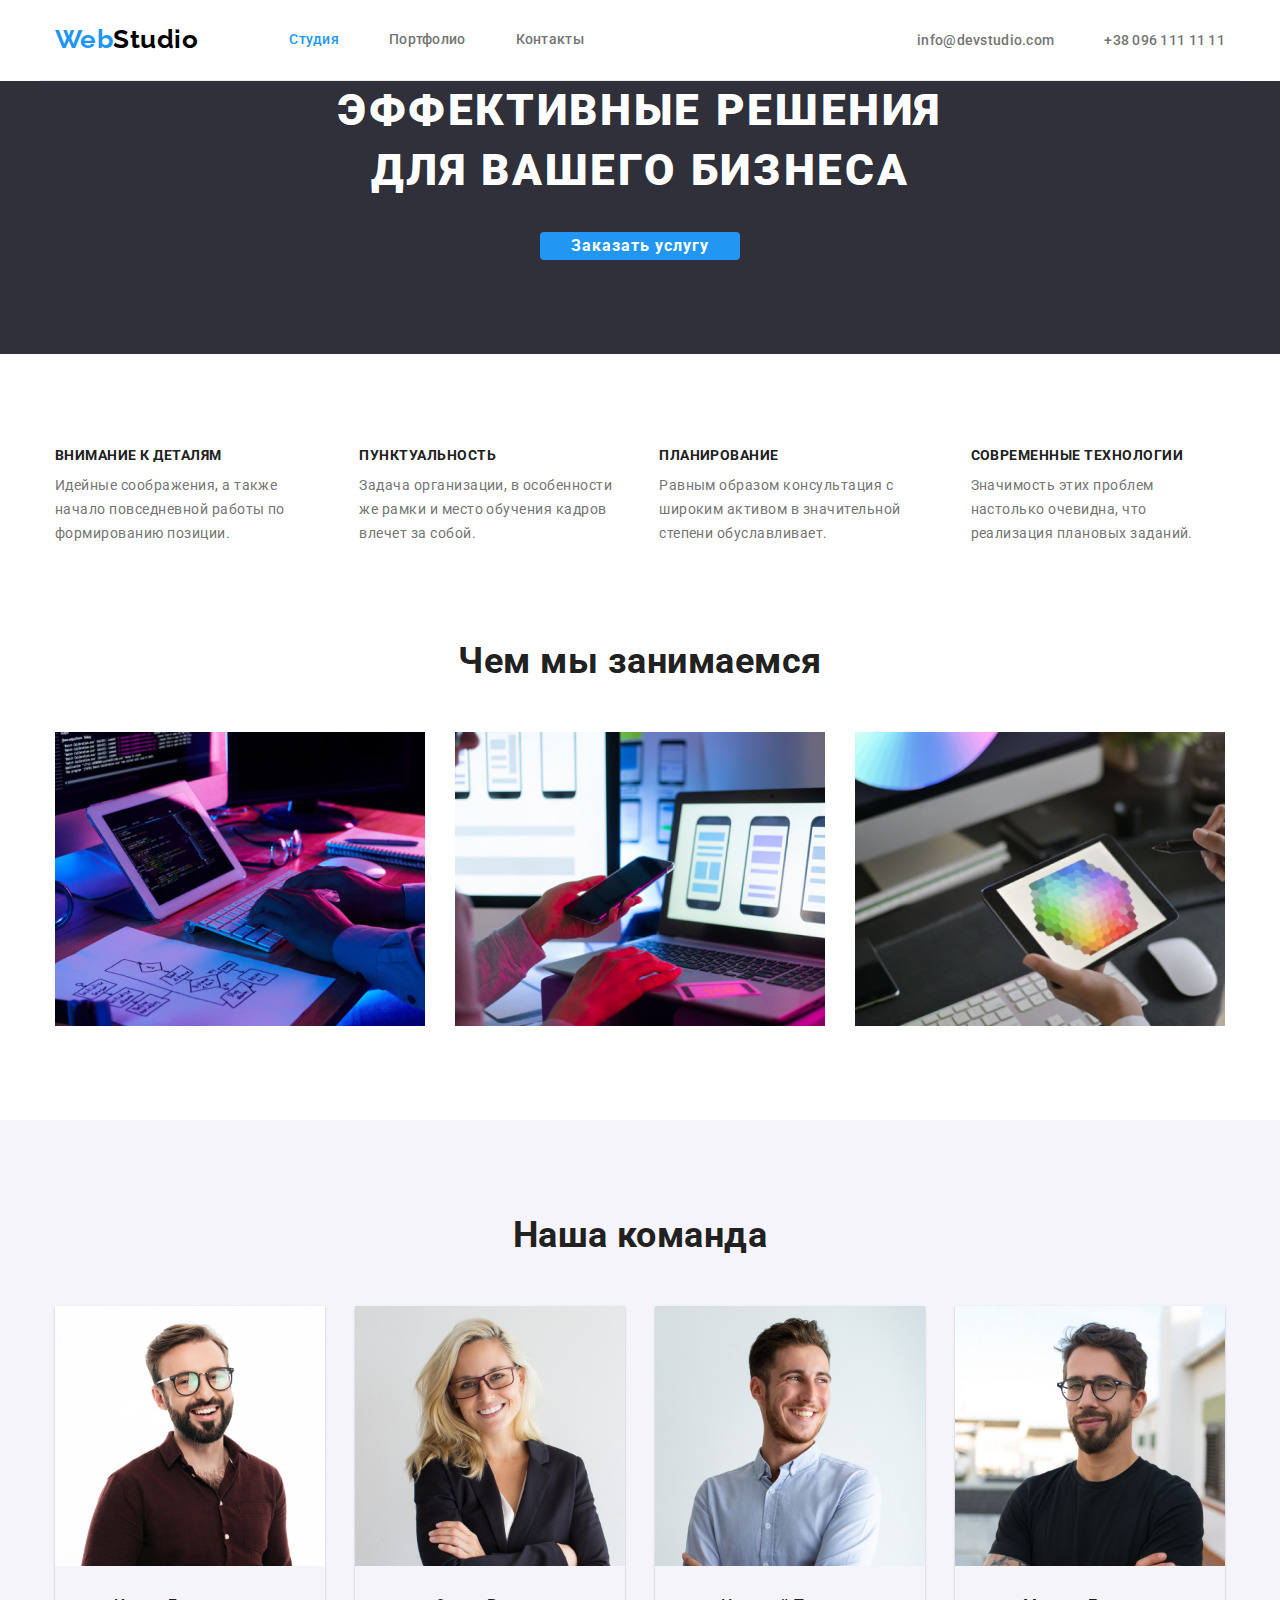
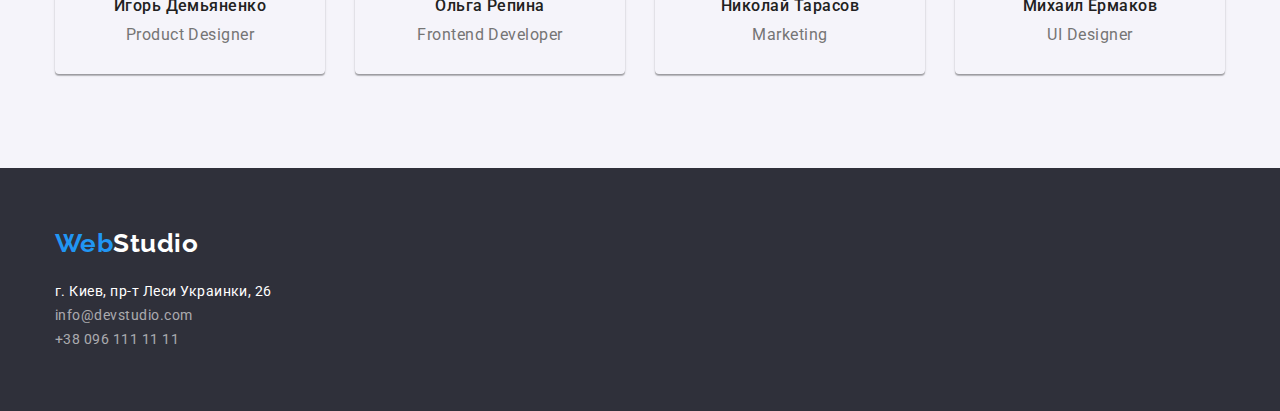
==== index.html @ 59577158 "add index.html, styles.css with boder-box and flex" ====
<!DOCTYPE html>
<html lang="ru">
<head>
    <meta charset="UTF-8">
    <meta name="viewport" content="width=device-width, initial-scale=1.0">
    <link rel="preconnect" href="https://fonts.gstatic.com">
    <link href="https://fonts.googleapis.com/css2?family=Raleway:wght@700&family=Roboto:wght@400;500;700;900&display=swap"
        rel="stylesheet">
    <link rel="stylesheet" href="https://cdnjs.cloudflare.com/ajax/libs/modern-normalize/1.0.0/modern-normalize.min.css">
    <link rel="stylesheet" href="./css/styles.css">
    <title>WebStudio</title>
</head>
<body class="page">

    <header>

        <div class="container chapter">
            <nav class="contacts">
                <a href="/" class="logo logo-web">Web<span class="logo-studio">Studio</span></a>
        
                <ul class="site-nav list">
                    <li class="item"><a href="./index.html" class="link current-page">Студия</a></li>
                    <li class="item"><a href="./portfolio.html" class="link">Портфолио</a></li>
                    <li class="item"><a href="" class="link">Контакты </a></li>
                </ul>
            </nav>
            <ul class="contacts list">
                <li class="item"><a href="mailto:info@devstudio.com" class="link">info@devstudio.com</a></li>
                <li class="item"><a href="tel:+3809611  11111" class="link">+38 096 111 11 11</a></li>
            </ul>
        </div>
             
    </header>


    <main>
        <!--Герой-->
        
        <section class="hero">
                <h1 class="title">Эффективные решения <br> для вашего бизнеса</h1>
                <a href="" class="hero button">Заказать услугу</a>
        </section>
        
        <!--Наши принципы-->
        <section class="concepts">
            <div class="container">
                <h2 class="visually-hidden section-title">Наши принципы</h2>
                <ul class="feature list">
                    <li class="description">
                        <h3 class="title">Внимание к деталям</h3>
                        <p class="text">Идейные соображения, а также начало повседневной работы по формированию позиции.</p>
                    </li>
                    <li class="description">
                        <h3 class="title">Пунктуальность</h3>
                        <p class="text">Задача организации, в особенности же рамки и место обучения кадров влечет за собой.</p>
                    </li>
                    <li class="description">
                        <h3 class="title">Планирование</h3>
                        <p class="text">Равным образом консультация с широким активом в значительной степени обуславливает.</p>
                    </li>
                    <li class="description">
                        <h3 class="title">Современные технологии</h3>
                        <p class="text">Значимость этих проблем настолько очевидна, что реализация плановых заданий.</p>
                    </li>
                </ul>
            </div>
            
        </section>
        <!--Наш продукт-->
        <section class="section products">
            <div class="container">
                <h2 class="section-title doing">Чем мы занимаемся</h2>
                <ul class="list works">
                    <li class="pictures">
                        <img src="./image-webstudyo/box1.jpg" alt="Веб-разработка" width="370">
                    </li>
                    <li class="pictures">
                        <img src="./image-webstudyo/box2.jpg" alt="Дизайн" width="370">
                    </li>
                    <li class="pictures">
                        <img src="./image-webstudyo/box3.jpg" alt="Тех. поддержка" width="370">
                    </li>
                </ul>
            </div>
        </section>
        <!--Наша команда-->
        <section class="section team">
            <div class="container">
                <h2 class="section-title doing">Наша команда</h2>
                <ul class="list team-card">
                    <li class="item">
                         <img src="./image-webstudyo/img(1).jpg" alt="Игорь Демьяненко" width="270">
                        <div class="bloc">
                            <h3 class="name">Игорь Демьяненко</h3>
                            <p class="position">Product Designer</p>
                        </div>
                    </li>
                     <li class="item">
                        <img src="./image-webstudyo/img(2).jpg" alt="Ольга Репина" width="270">
                        <div class="bloc">
                            <h3 class="name">Ольга Репина</h3>
                            <p class="position">Frontend Developer</p>
                        </div>
                    </li>
                    <li class="item">
                        <img src="./image-webstudyo/img(3).jpg" alt="Николай Тарасов" width="270">
                        <div class="bloc">
                            <h3 class="name">Николай Тарасов</h3>
                            <p class="position">Marketing</p>
                        </div>
                    </li>
                    <li class="item">
                        <img src="./image-webstudyo/img(4).jpg" alt="Михаил Ермаков" width="270">
                        <div class="bloc">
                            <h3 class="name">Михаил Ермаков</h3>
                            <p class="position">UI Designer</p>
                        </div>
                    </li>
                </ul>
            </div>

        </section>
    </main>


    <footer class="footer">
        <div class="container company">
            <a href="/" class="logo logo-web">Web<span class="logo-studio">Studio</span></a>
                    
            <address class="direction">
                <span class="address">г. Киев, пр-т Леси Украинки, 26</span>
                <a href="mailto:info@devstudio.com" class="contacts">info@devstudio.com</a>
                <a href="tel:+380961111111" class="contacts">+38 096 111 11 11</a>
            </address>
        </div>
    </footer>
    
</body>
</html>
---- css/styles.css ----
/* common css */

:root {
  --basic-text-color: #757575;
  --secondary-text-color: #212121;
  --accent-color: #2196f3;
  --basic-bg-color: #ffffff;
  --secondary-bg-color: #2f303a;
}

body {
  background-color: var(--basic-bg-color);
  color: var(--basic-text-color);

  font-family: Roboto, sans-serif;
  letter-spacing: 0.03em;
}

ul {
  list-style: none;
}

.visually-hidden {
  position: absolute;
  width: 1px;
  height: 1px;
  margin: -1px;
  border: 0;
  padding: 0;

  white-space: nowrap;
  clip-path: inset(100%);
  clip: rect(0 0 0 0);
  overflow: hidden;
}

.list {
  padding: 0;
  margin: 0;
}

.container {
  width: 1200px;
  padding-left: 15px;
  padding-right: 15px;
  margin-left: auto;
  margin-right: auto;
}

/* logo */

.logo {
  display: block;
  font-family: Raleway, sans-serif;
  font-weight: bold;
  font-size: 26px;
  line-height: 1.2;
}

.contacts > .logo {
  padding-top: 24px;
  padding-bottom: 25px;
}

.logo-web {
  color: var(--accent-color);

  text-decoration: none;
}

.logo-studio {
  color: black;
}

.footer .logo-studio {
  color: #ffffff;
}
/* header */

.chapter {
  display: flex;
  align-items: center;
  justify-content: space-between;
  border-bottom: 1px solid #ececec;
}

.site-nav {
  display: flex;
  margin-left: 91px;
}

.site-nav .item:not(:last-child),
.contacts .item:not(:last-child) {
  margin-right: 50px;
}

.site-nav .link {
  display: block;
  padding-top: 32px;
  padding-bottom: 32px;

  color: var(--secondary-text-color);

  font-weight: 500;
  font-size: 14px;
  line-height: 1.14;
  letter-spacing: 0.02em;
  text-decoration: none;
}

.site-nav .link:hover,
.site-nav .link:focus {
  color: var(--accent-color);
}

.site-nav .link.current-page {
  color: var(--accent-color);
}

.contacts {
  display: flex;
}

.contacts .link {
  color: var(--basic-text-color);

  font-family: Roboto;
  font-weight: 500;
  font-size: 14px;
  line-height: 1.14;
  letter-spacing: 0.02em;
  text-decoration: none;
}

.contacts .link:hover,
.contacts .link:focus {
  color: var(--accent-color);
}

.footer {
  background: var(--secondary-bg-color);
}

.footer .company {
  padding-top: 60px;
  padding-bottom: 60px;
}

.company > .logo {
  margin-bottom: 20px;
}

.footer .address {
  color: #ffffff;

  font-style: normal;
  font-weight: normal;
  font-size: 14px;
  line-height: 1.71;
}

.footer .contacts {
  color: rgba(255, 255, 255, 0.6);

  font-style: normal;
  font-weight: normal;
  font-size: 14px;
  line-height: 1.71;
  text-decoration: none;
}

/* css for index.html */

/* hero */

.hero {
  margin-bottom: 94px;

  background: var(--secondary-bg-color);
  text-align: center;
}

.hero .title {
  margin-top: 0;
  margin-bottom: 30.75px;

  color: #ffffff;

  font-weight: 900;
  font-size: 44px;
  line-height: 1.36;
  letter-spacing: 0.06em;
  text-transform: uppercase;
}

.hero > .button {
  display: inline-block;
  min-width: 200px;

  color: var(--basic-bg-color);
  background-color: var(--accent-color);

  font-family: inherit;
  font-weight: bold;
  font-size: 16px;
  line-height: 1.8;
  letter-spacing: 0.06em;
  text-decoration: none;
}

/* section */

.section {
  padding-top: 94px;
  padding-bottom: 94px;
}

.section-title {
  margin-top: 0;
  margin-bottom: 50px;

  color: var(--secondary-text-color);

  font-weight: bold;
  font-size: 36px;
  line-height: 1.17;
  text-align: center;
}

.section-title.doing {
  margin-bottom: 50px;
}

.section .title {
  font-weight: bold;
  font-size: 14px;
  line-height: 16px;
  letter-spacing: 0.03em;
  text-transform: uppercase;
}

.feature {
  display: flex;
}

.feature .description:not(:last-child),
.works .pictures:not(:last-child),
.team-card .item:not(:last-child) {
  margin-right: 30px;
}

.feature .title {
  margin-top: 0;
  margin-bottom: 10px;

  color: var(--secondary-text-color);

  font-weight: bold;
  font-size: 14px;
  line-height: 1.14;
  text-transform: uppercase;
}

.feature .text {
  margin-top: 0;
  margin-bottom: 0;

  font-weight: normal;
  font-size: 14px;
  line-height: 1.71;
}

.team {
  background: #f5f4fa;
}

.team-card {
  display: flex;
}
.team-card .item {
  box-shadow: 0px 1px 3px rgba(0, 0, 0, 0.12), 0px 1px 1px rgba(0, 0, 0, 0.14),
    0px 2px 1px rgba(0, 0, 0, 0.2);
  border-radius: 0px 0px 4px 4px;
}

.item .bloc {
  padding-top: 30px;
  padding-bottom: 30px;
  text-align: center;
}

.team-card .name {
  margin-top: 0;
  margin-bottom: 10px;

  font-style: normal;
  font-weight: 500;
  font-size: 16px;
  line-height: 1.19;
  letter-spacing: 0.03em;
  color: var(--secondary-text-color);
}

.team-card .position {
  margin-top: 0;
  margin-bottom: 0;

  font-weight: normal;
  font-size: 16px;
  line-height: 1.19;
  letter-spacing: 0.03em;
}

/* css for portfolio.html */

/* section */

.works .name {
  margin-top: 0;
  margin-bottom: 0;

  color: var(--secondary-text-color);

  font-family: Roboto;
  font-style: normal;
  font-weight: bold;
  font-size: 18px;
  line-height: 2;
}

.works .type {
  margin-top: 0;
  margin-bottom: 0;

  color: var(--basic-text-color);

  font-style: normal;
  font-weight: normal;
  font-size: 16px;
  line-height: 1.88;
}

.button {
  display: flex;
  justify-content: center;
  border-radius: 4px;
  min-width: 200px;

  color: var(--secondary-text-color);
  background-color: var(--basic-bg-color);

  font-family: inherit;
  font-weight: 500;
  font-size: 16px;
  line-height: 1.6;
  letter-spacing: 0.03em;
}

.button .item:not(:last-child) {
  margin-right: 8px;
}

.button .key {
  color: var(--secondary-text-color);

  font-weight: 500;
  font-size: 16px;
  line-height: 1.62;
  text-transform: none;
  text-align: center;
}

.key:hover,
.key:focus {
  background: var(--accent-color);
  color: #ffffff;
}

.works {
  display: flex;
  flex-wrap: wrap;
}

img {
  display: block;
  max-width: 100%;
  height: auto;
}

.card {
  width: 370px;
  margin-right: 30px;
  margin-bottom: 30px;
}

.card:nth-child(3n) {
  margin-right: 0;
}

.card:nth-last-child(-n + 3) {
  margin-bottom: 0;
}

.ref {
  text-decoration: none;
}

.card .topic {
  padding: 20px 24px;
  border-right: 1px solid #eeeeee;
  border-bottom: 1px solid #eeeeee;
  border-left: 1px solid #eeeeee;
}
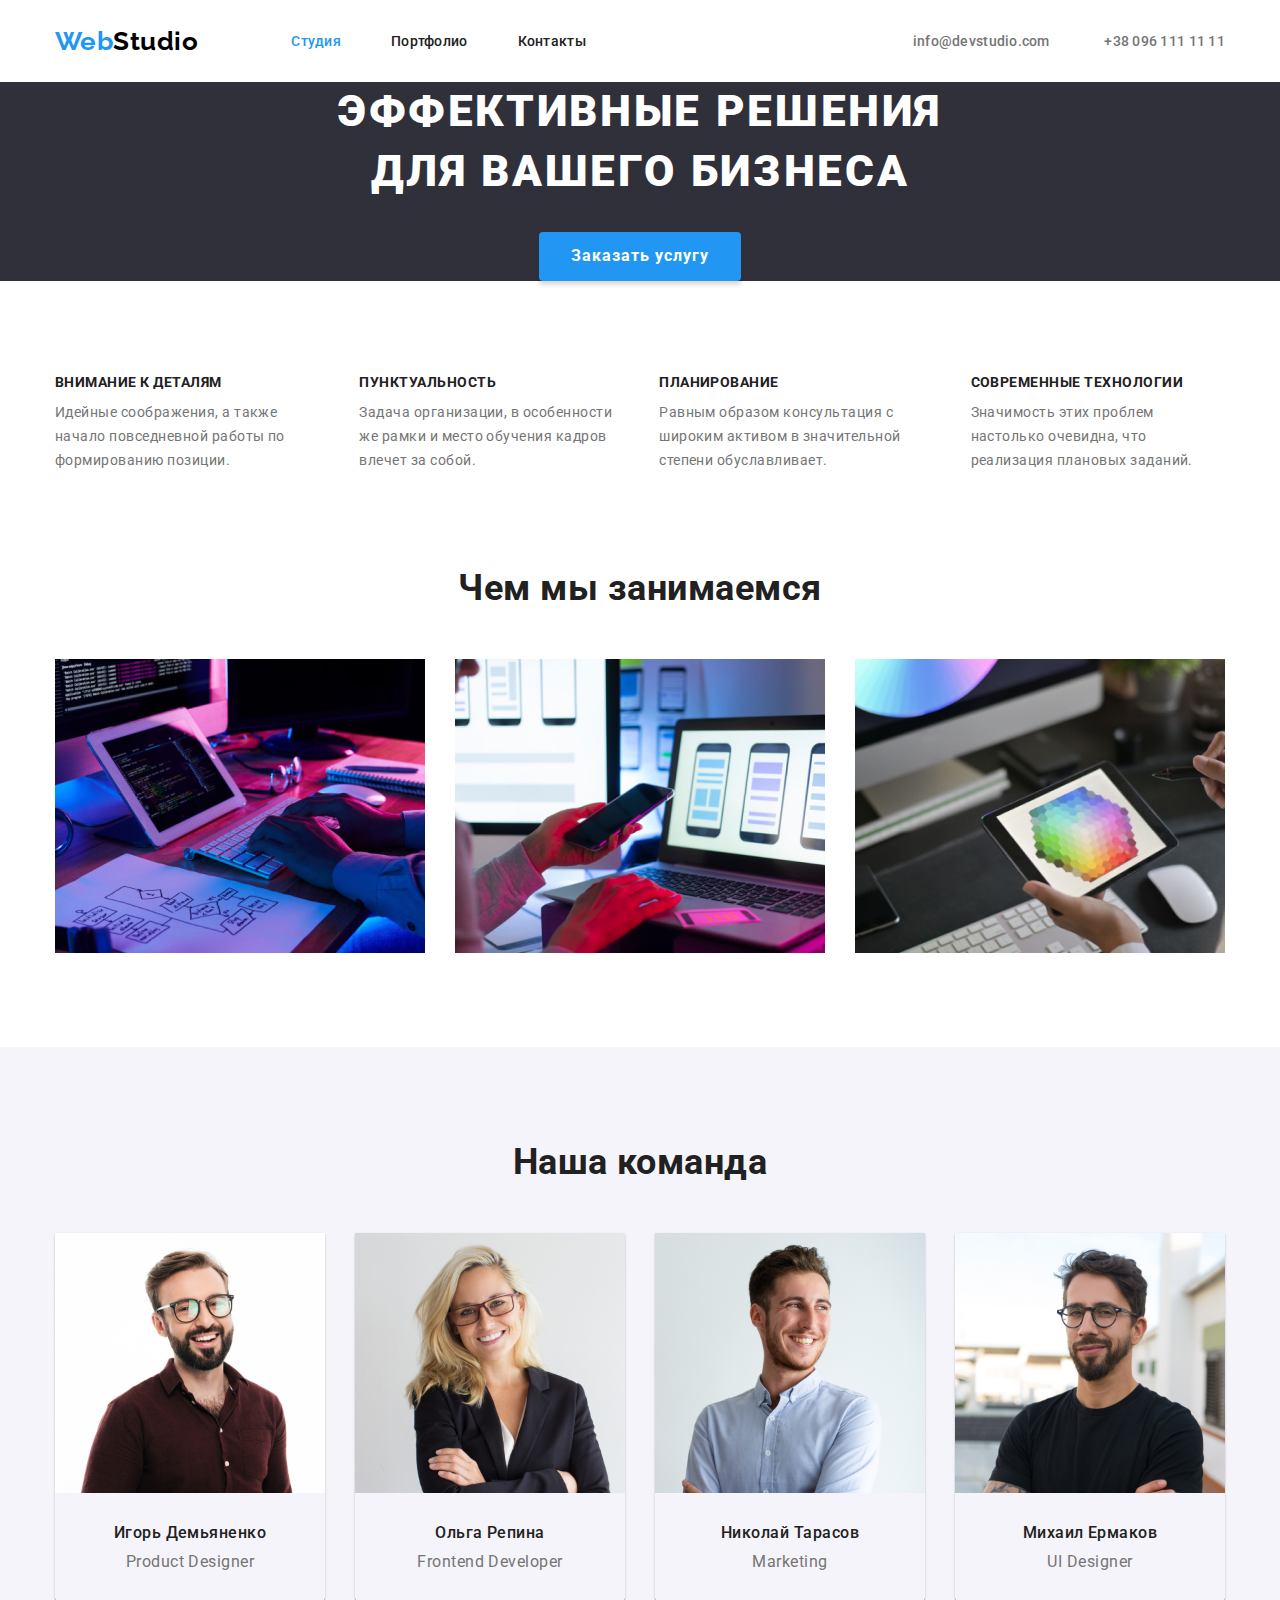
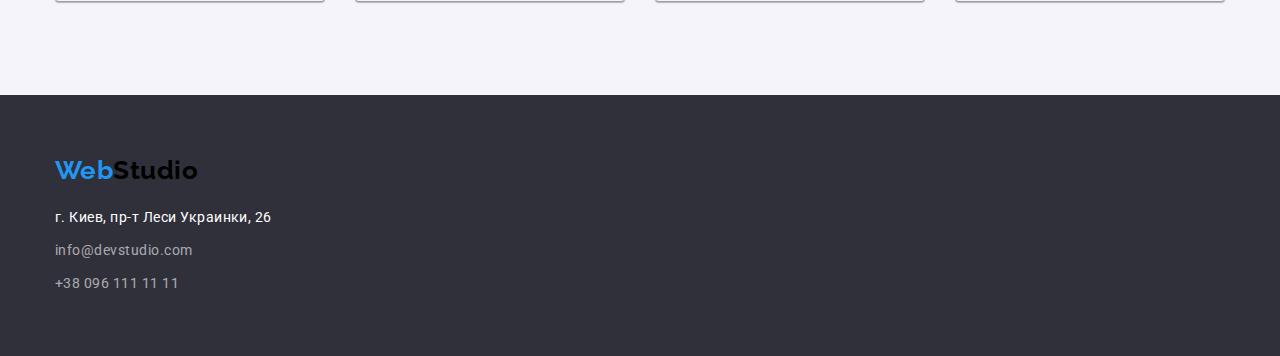
==== commit c919683c: "add files with fixed" ====
--- a/index.html
+++ b/index.html
@@ -15,19 +15,21 @@
     <header>
 
         <div class="container chapter">
-            <nav class="contacts">
+            <nav class="info">
                 <a href="/" class="logo logo-web">Web<span class="logo-studio">Studio</span></a>
         
                 <ul class="site-nav list">
-                    <li class="item"><a href="./index.html" class="link current-page">Студия</a></li>
-                    <li class="item"><a href="./portfolio.html" class="link">Портфолио</a></li>
-                    <li class="item"><a href="" class="link">Контакты </a></li>
+                    <li class="item"><a href="./index.html" class="link title current-page">Студия</a></li>
+                    <li class="item"><a href="./portfolio.html" class="link title">Портфолио</a></li>
+                    <li class="item"><a href="" class="link title">Контакты </a></li>
                 </ul>
             </nav>
-            <ul class="contacts list">
-                <li class="item"><a href="mailto:info@devstudio.com" class="link">info@devstudio.com</a></li>
-                <li class="item"><a href="tel:+3809611  11111" class="link">+38 096 111 11 11</a></li>
-            </ul>
+            <div class="address">
+                <address class="contact">
+                    <a href="mailto:info@devstudio.com" class="item link title">info@devstudio.com</a>
+                    <a href="tel:+3809611  11111" class="item link title">+38 096 111 11 11</a>
+                </address>
+            </div>
         </div>
              
     </header>
@@ -37,12 +39,12 @@
         <!--Герой-->
         
         <section class="hero">
-                <h1 class="title">Эффективные решения <br> для вашего бизнеса</h1>
+                <h1 class="title list">Эффективные решения <br> для вашего бизнеса</h1>
                 <a href="" class="hero button">Заказать услугу</a>
         </section>
         
         <!--Наши принципы-->
-        <section class="concepts">
+        <section class="section-principles">
             <div class="container">
                 <h2 class="visually-hidden section-title">Наши принципы</h2>
                 <ul class="feature list">
@@ -123,14 +125,14 @@
     </main>
 
 
-    <footer class="footer">
+    <footer class="copyright">
         <div class="container company">
             <a href="/" class="logo logo-web">Web<span class="logo-studio">Studio</span></a>
                     
-            <address class="direction">
-                <span class="address">г. Киев, пр-т Леси Украинки, 26</span>
-                <a href="mailto:info@devstudio.com" class="contacts">info@devstudio.com</a>
-                <a href="tel:+380961111111" class="contacts">+38 096 111 11 11</a>
+            <address class="footer">
+                <span class="direction item">г. Киев, пр-т Леси Украинки, 26</span>
+                <a href="mailto:info@devstudio.com" class="contacts item">info@devstudio.com</a>
+                <a href="tel:+380961111111" class="contacts item">+38 096 111 11 11</a>
             </address>
         </div>
     </footer>
--- a/css/styles.css
+++ b/css/styles.css
@@ -57,14 +57,8 @@
   line-height: 1.2;
 }
 
-.contacts > .logo {
-  padding-top: 24px;
-  padding-bottom: 25px;
-}
-
 .logo-web {
   color: var(--accent-color);
-
   text-decoration: none;
 }
 
@@ -80,32 +74,33 @@
 .chapter {
   display: flex;
   align-items: center;
+}
+
+.chapter .info {
+  display: flex;
+  align-items: center;
   justify-content: space-between;
-  border-bottom: 1px solid #ececec;
-}
-
-.site-nav {
-  display: flex;
-  margin-left: 91px;
-}
-
-.site-nav .item:not(:last-child),
-.contacts .item:not(:last-child) {
-  margin-right: 50px;
-}
-
-.site-nav .link {
-  display: block;
+}
+
+.chapter .site-nav {
+  display: flex;
   padding-top: 32px;
   padding-bottom: 32px;
-
+  margin-left: 93px;
+}
+
+.site-nav .item:not(:last-child),
+.contact .item:not(:last-child) {
+  margin-right: 50px;
+}
+
+.site-nav .title {
   color: var(--secondary-text-color);
 
   font-weight: 500;
   font-size: 14px;
   line-height: 1.14;
   letter-spacing: 0.02em;
-  text-decoration: none;
 }
 
 .site-nav .link:hover,
@@ -117,31 +112,36 @@
   color: var(--accent-color);
 }
 
-.contacts {
-  display: flex;
-}
-
-.contacts .link {
+.chapter .address {
+  display: flex;
+  margin-left: auto;
+}
+
+.contact .title {
   color: var(--basic-text-color);
 
-  font-family: Roboto;
+  font-style: normal;
   font-weight: 500;
   font-size: 14px;
   line-height: 1.14;
   letter-spacing: 0.02em;
+}
+
+.contact .link:hover,
+.contact .link:focus {
+  color: var(--accent-color);
+}
+
+.link {
   text-decoration: none;
 }
 
-.contacts .link:hover,
-.contacts .link:focus {
-  color: var(--accent-color);
-}
-
-.footer {
+.copyright {
+  display: block;
   background: var(--secondary-bg-color);
 }
 
-.footer .company {
+.copyright .company {
   padding-top: 60px;
   padding-bottom: 60px;
 }
@@ -150,7 +150,16 @@
   margin-bottom: 20px;
 }
 
-.footer .address {
+.footer {
+  display: flex;
+  flex-direction: column;
+}
+
+.footer .item:not(:last-child) {
+  margin-bottom: 9px;
+}
+
+.footer .direction {
   color: #ffffff;
 
   font-style: normal;
@@ -174,15 +183,12 @@
 /* hero */
 
 .hero {
-  margin-bottom: 94px;
-
   background: var(--secondary-bg-color);
   text-align: center;
 }
 
 .hero .title {
-  margin-top: 0;
-  margin-bottom: 30.75px;
+  margin-bottom: 30px;
 
   color: #ffffff;
 
@@ -195,7 +201,7 @@
 
 .hero > .button {
   display: inline-block;
-  min-width: 200px;
+  padding: 10px 32px;
 
   color: var(--basic-bg-color);
   background-color: var(--accent-color);
@@ -206,6 +212,8 @@
   line-height: 1.8;
   letter-spacing: 0.06em;
   text-decoration: none;
+  box-shadow: 0px 4px 4px rgba(0, 0, 0, 0.15);
+  border-radius: 4px;
 }
 
 /* section */
@@ -213,6 +221,10 @@
 .section {
   padding-top: 94px;
   padding-bottom: 94px;
+}
+
+.section-principles {
+  padding-top: 94px;
 }
 
 .section-title {
@@ -315,6 +327,10 @@
 
 /* section */
 
+.border {
+  border-top: 1px solid #ececec;
+}
+
 .works .name {
   margin-top: 0;
   margin-bottom: 0;
@@ -340,34 +356,31 @@
   line-height: 1.88;
 }
 
-.button {
-  display: flex;
+.filters {
+  display: flex;
+  align-items: center;
   justify-content: center;
+}
+
+.key {
+  padding: 5.95px 22px;
   border-radius: 4px;
-  min-width: 200px;
-
-  color: var(--secondary-text-color);
-  background-color: var(--basic-bg-color);
+  border: none;
+
+  color: var(--secondary-text-color);
+  background-color: #f5f4fa;
 
   font-family: inherit;
   font-weight: 500;
   font-size: 16px;
   line-height: 1.6;
   letter-spacing: 0.03em;
-}
-
-.button .item:not(:last-child) {
-  margin-right: 8px;
-}
-
-.button .key {
-  color: var(--secondary-text-color);
-
-  font-weight: 500;
-  font-size: 16px;
-  line-height: 1.62;
   text-transform: none;
   text-align: center;
+}
+
+.filters .item:not(:last-child) {
+  margin-right: 8px;
 }
 
 .key:hover,
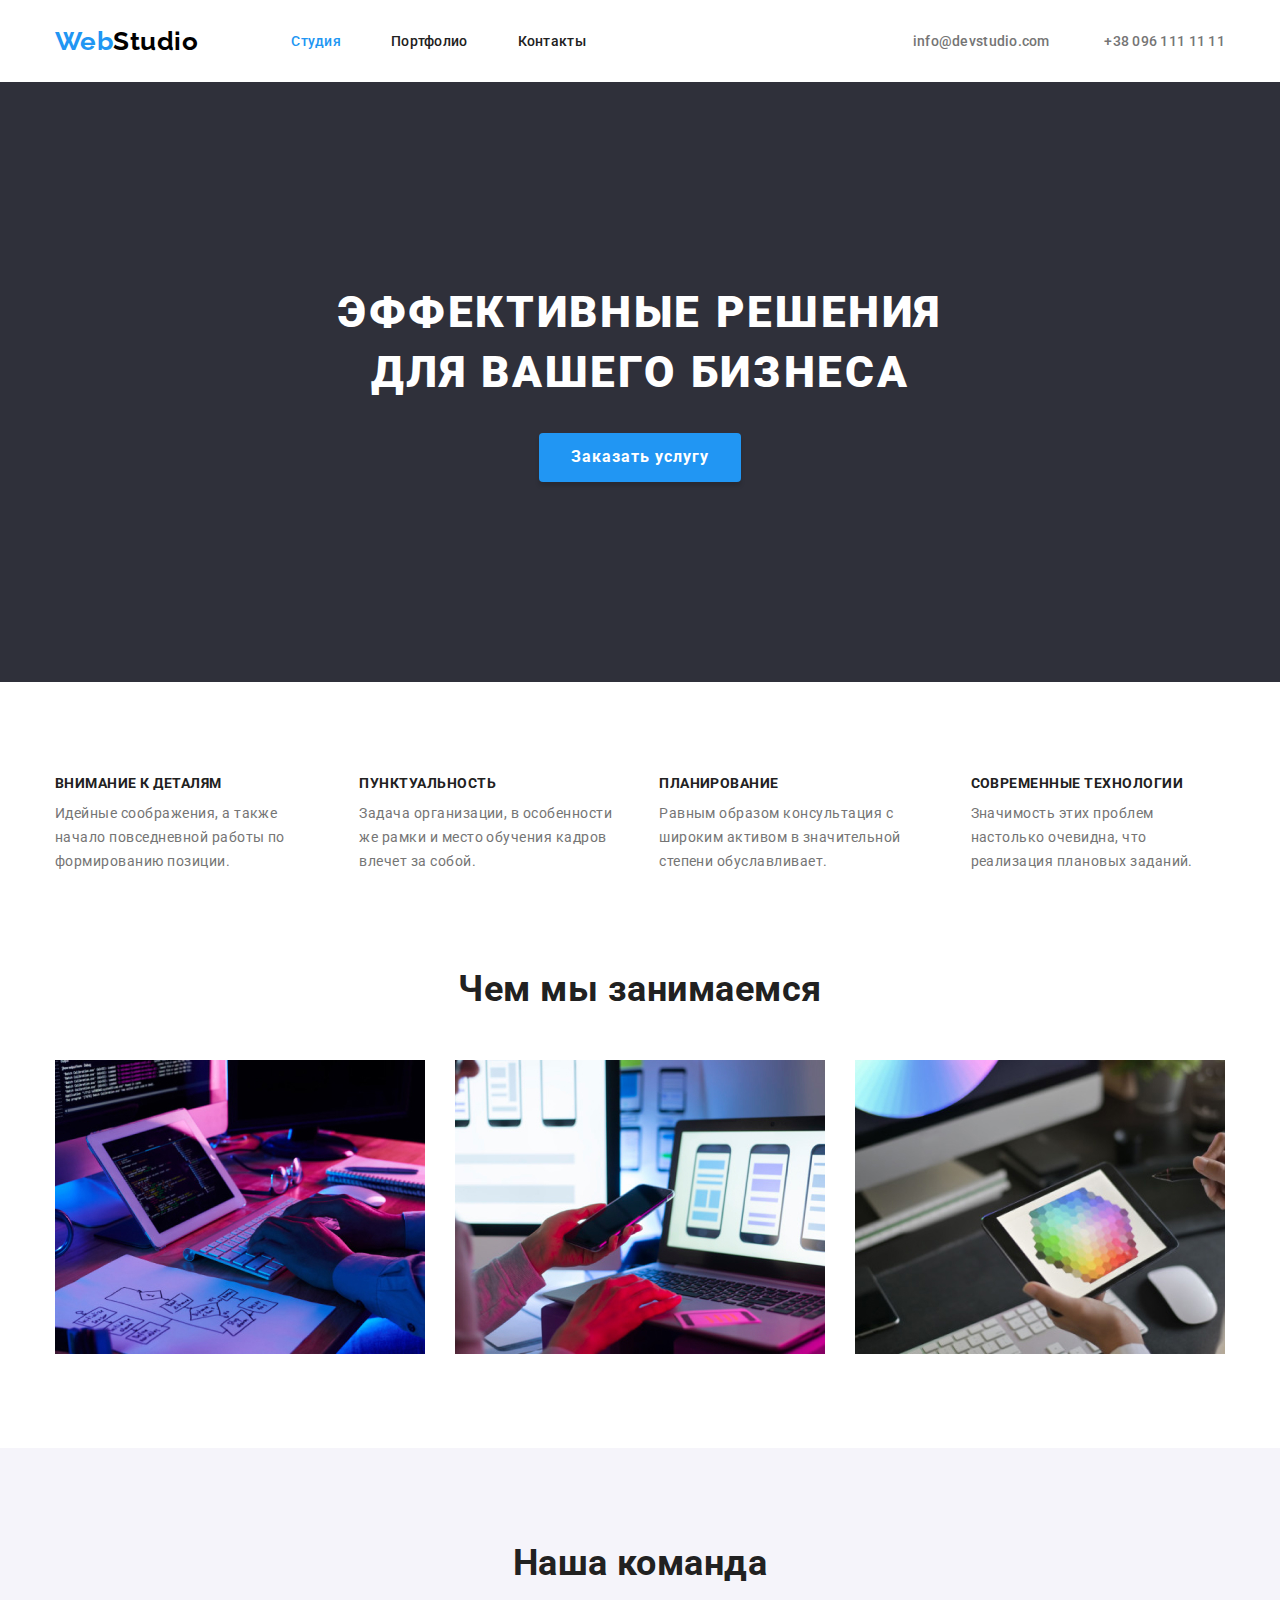
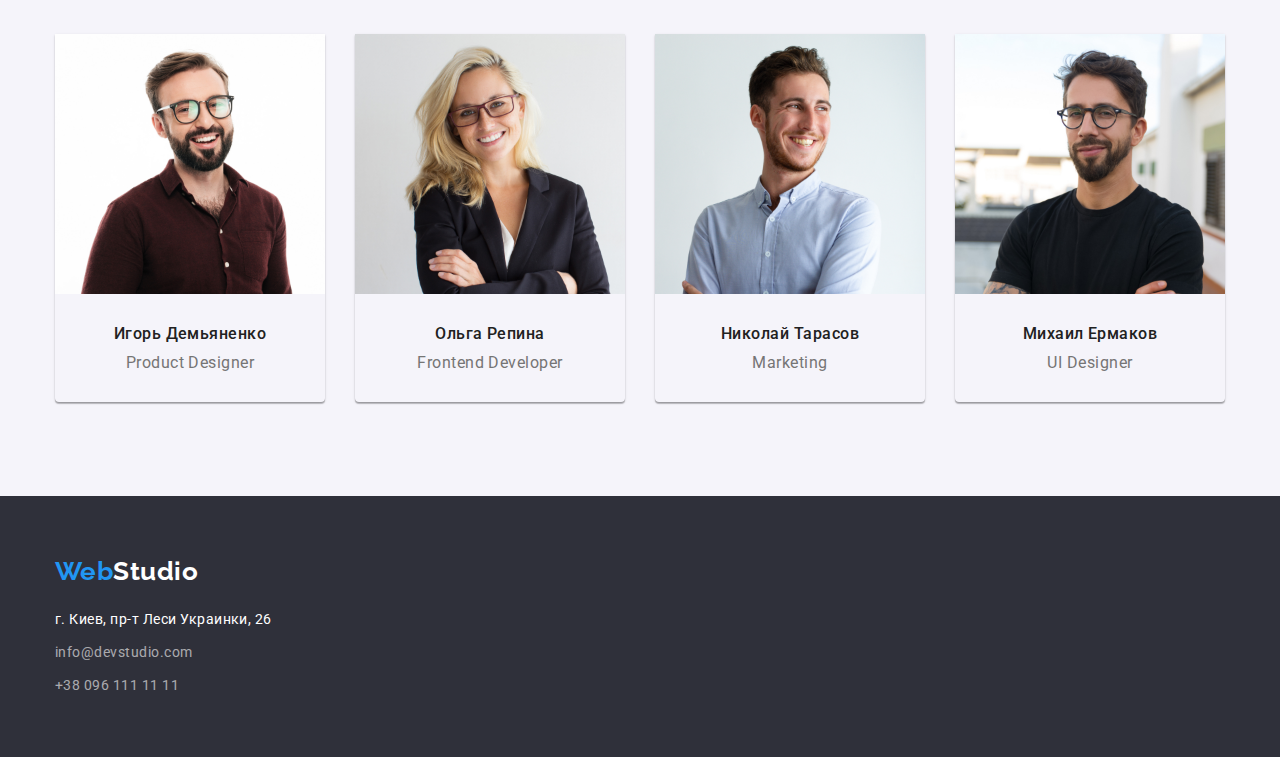
==== commit 81869c9f: "add files with fixed" ====
--- a/index.html
+++ b/index.html
@@ -37,11 +37,14 @@
 
     <main>
         <!--Герой-->
-        
-        <section class="hero">
+                
+        <section class="banner">
+            <div class="container hero">
                 <h1 class="title list">Эффективные решения <br> для вашего бизнеса</h1>
                 <a href="" class="hero button">Заказать услугу</a>
+            </div>
         </section>
+        
         
         <!--Наши принципы-->
         <section class="section-principles">
--- a/css/styles.css
+++ b/css/styles.css
@@ -66,7 +66,7 @@
   color: black;
 }
 
-.footer .logo-studio {
+.copyright .logo-studio {
   color: #ffffff;
 }
 /* header */
@@ -182,7 +182,15 @@
 
 /* hero */
 
-.hero {
+.banner {
+  display: flex;
+  justify-content: center;
+  align-items: center;
+  max-width: 1600px;
+  min-height: 600px;
+  margin-right: auto;
+  margin-left: auto;
+
   background: var(--secondary-bg-color);
   text-align: center;
 }
